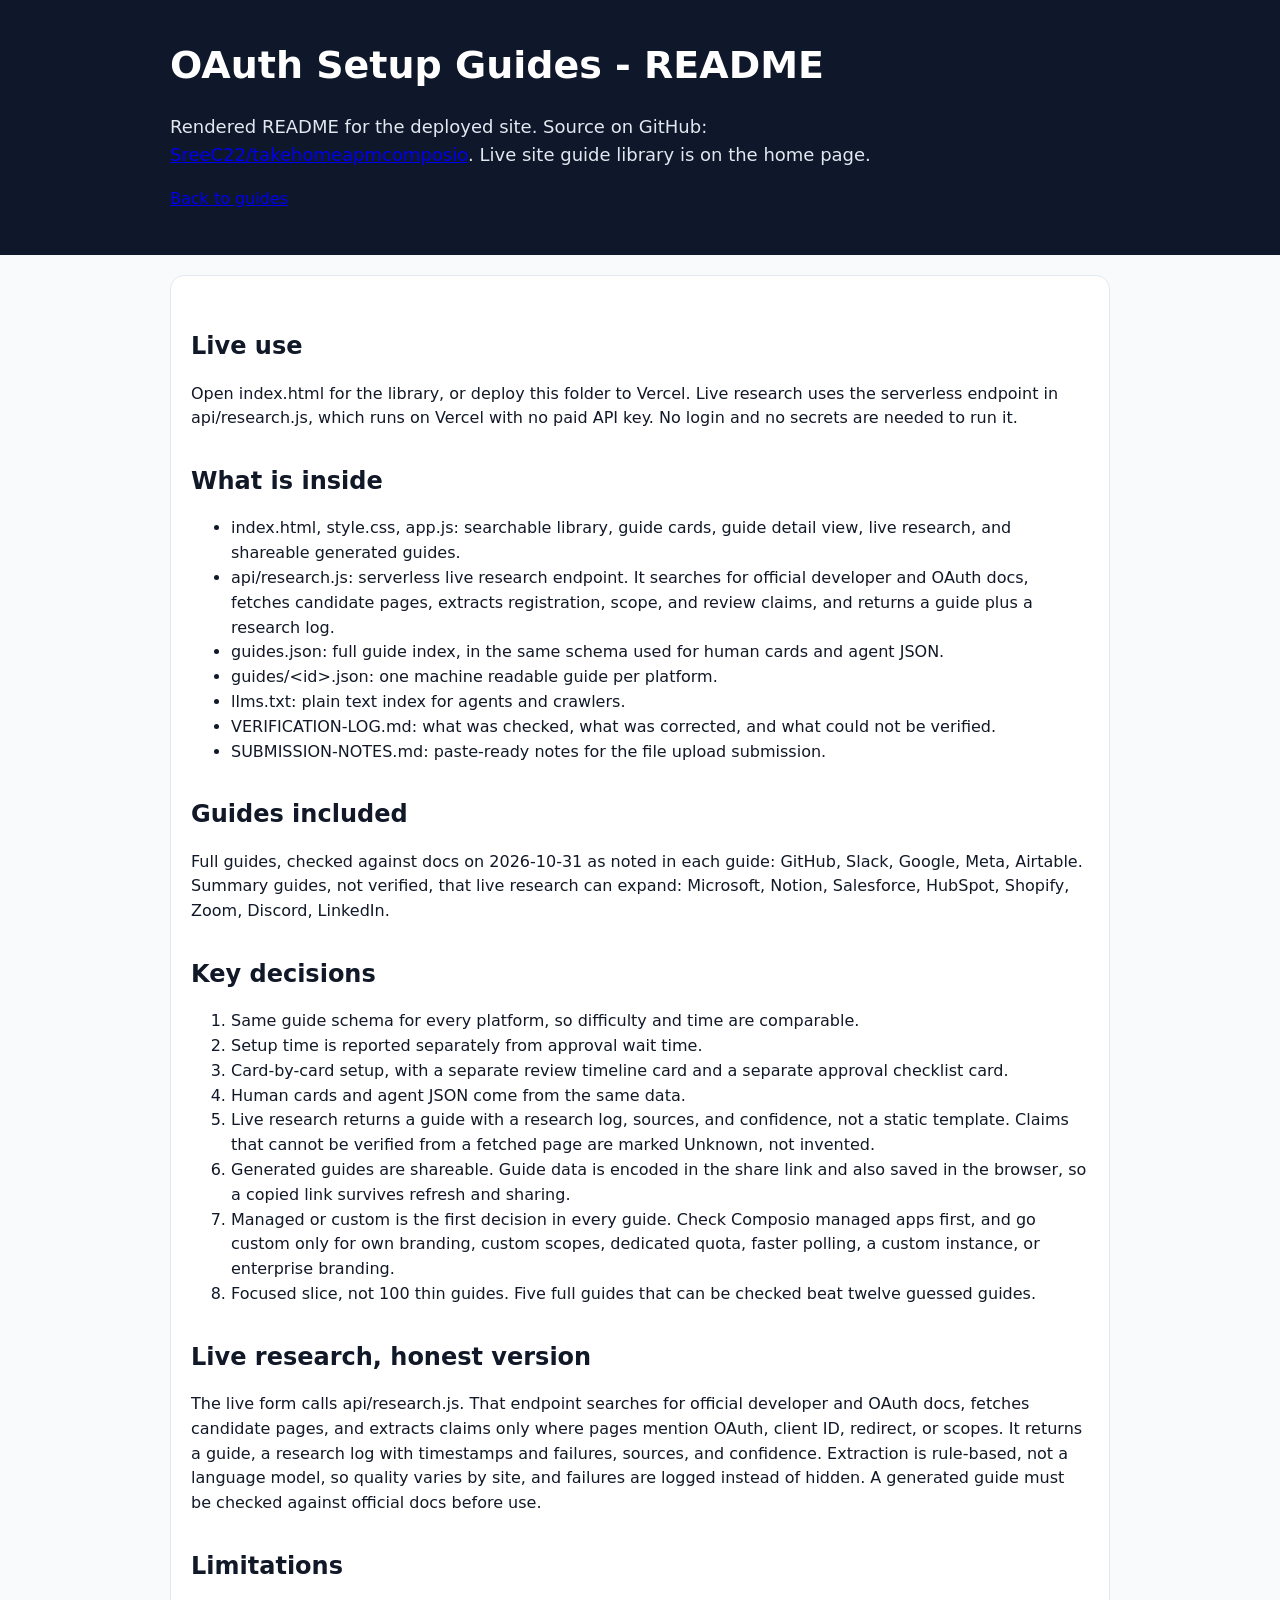
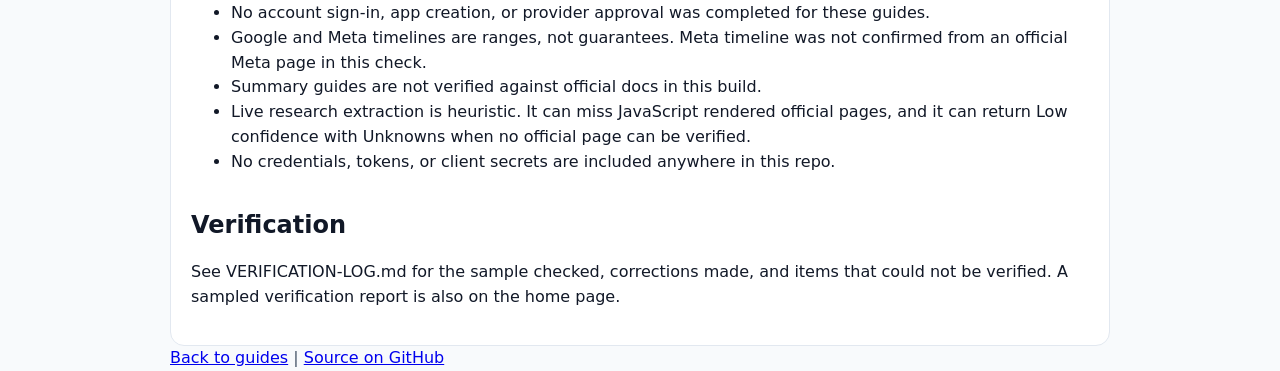
==== readme.html @ 368f1d5a "Fix live research, shareable guides, XSS, README handoff, verification report, and add Airtable" ====
<!doctype html>
<html lang="en">
<head>
<meta charset="utf-8">
<meta name="viewport" content="width=device-width, initial-scale=1">
<title>README - OAuth Setup Guides</title>
<link rel="stylesheet" href="style.css">
</head>
<body>
<header class="top"><div class="wrap"><h1>OAuth Setup Guides - README</h1><p class="sub">Rendered README for the deployed site. Source on GitHub: <a href="https://github.com/SreeC22/takehomeapmcomposio">SreeC22/takehomeapmcomposio</a>. Live site guide library is on the home page.</p><p><a href="index.html">Back to guides</a></p></div></header>
<main class="wrap">
<section class="about">
<h2>Live use</h2>
<p>Open index.html for the library, or deploy this folder to Vercel. Live research uses the serverless endpoint in api/research.js, which runs on Vercel with no paid API key. No login and no secrets are needed to run it.</p>
<h2>What is inside</h2>
<ul>
<li>index.html, style.css, app.js: searchable library, guide cards, guide detail view, live research, and shareable generated guides.</li>
<li>api/research.js: serverless live research endpoint. It searches for official developer and OAuth docs, fetches candidate pages, extracts registration, scope, and review claims, and returns a guide plus a research log.</li>
<li>guides.json: full guide index, in the same schema used for human cards and agent JSON.</li>
<li>guides/&lt;id&gt;.json: one machine readable guide per platform.</li>
<li>llms.txt: plain text index for agents and crawlers.</li>
<li>VERIFICATION-LOG.md: what was checked, what was corrected, and what could not be verified.</li>
<li>SUBMISSION-NOTES.md: paste-ready notes for the file upload submission.</li>
</ul>
<h2>Guides included</h2>
<p>Full guides, checked against docs on 2026-10-31 as noted in each guide: GitHub, Slack, Google, Meta, Airtable. Summary guides, not verified, that live research can expand: Microsoft, Notion, Salesforce, HubSpot, Shopify, Zoom, Discord, LinkedIn.</p>
<h2>Key decisions</h2>
<ol>
<li>Same guide schema for every platform, so difficulty and time are comparable.</li>
<li>Setup time is reported separately from approval wait time.</li>
<li>Card-by-card setup, with a separate review timeline card and a separate approval checklist card.</li>
<li>Human cards and agent JSON come from the same data.</li>
<li>Live research returns a guide with a research log, sources, and confidence, not a static template. Claims that cannot be verified from a fetched page are marked Unknown, not invented.</li>
<li>Generated guides are shareable. Guide data is encoded in the share link and also saved in the browser, so a copied link survives refresh and sharing.</li>
<li>Managed or custom is the first decision in every guide. Check Composio managed apps first, and go custom only for own branding, custom scopes, dedicated quota, faster polling, a custom instance, or enterprise branding.</li>
<li>Focused slice, not 100 thin guides. Five full guides that can be checked beat twelve guessed guides.</li>
</ol>
<h2>Live research, honest version</h2>
<p>The live form calls api/research.js. That endpoint searches for official developer and OAuth docs, fetches candidate pages, and extracts claims only where pages mention OAuth, client ID, redirect, or scopes. It returns a guide, a research log with timestamps and failures, sources, and confidence. Extraction is rule-based, not a language model, so quality varies by site, and failures are logged instead of hidden. A generated guide must be checked against official docs before use.</p>
<h2>Limitations</h2>
<ul>
<li>No account sign-in, app creation, or provider approval was completed for these guides.</li>
<li>Google and Meta timelines are ranges, not guarantees. Meta timeline was not confirmed from an official Meta page in this check.</li>
<li>Summary guides are not verified against official docs in this build.</li>
<li>Live research extraction is heuristic. It can miss JavaScript rendered official pages, and it can return Low confidence with Unknowns when no official page can be verified.</li>
<li>No credentials, tokens, or client secrets are included anywhere in this repo.</li>
</ul>
<h2>Verification</h2>
<p>See VERIFICATION-LOG.md for the sample checked, corrections made, and items that could not be verified. A sampled verification report is also on the home page.</p>
</section>
</main>
<footer class="wrap small"><a href="index.html">Back to guides</a> | <a href="https://github.com/SreeC22/takehomeapmcomposio">Source on GitHub</a></footer>
</body>
</html>
---- style.css ----
*{box-sizing:border-box}body{margin:0;font-family:system-ui,-apple-system,Segoe UI,Roboto,Arial,sans-serif;color:#111827;background:#f8fafc;line-height:1.55}.wrap{max-width:980px;margin:0 auto;padding:0 20px}.top{background:#0f172a;color:#fff;padding:36px 0 28px}.top h1{margin:0 0 10px;font-size:38px}.top .sub{font-size:18px;color:#e2e8f0;max-width:820px}.top .note{color:#cbd5e1}h2{font-size:24px;margin:32px 0 12px}label{display:block;font-weight:700;margin:10px 0 6px}input,select{width:100%;padding:12px;border:1px solid #cbd5e1;border-radius:10px;font-size:16px;background:#fff}button{background:#0f172a;color:#fff;border:0;border-radius:10px;padding:12px 18px;font-size:16px;cursor:pointer}button:hover{background:#1e293b}.search-card,.live-card,.agent-card,.about{background:#fff;border:1px solid #e2e8f0;border-radius:14px;padding:20px;margin-top:20px}.search-row{display:grid;grid-template-columns:2fr 1fr 1fr;gap:12px}.hint,.small{color:#475569}.grid{display:grid;grid-template-columns:repeat(auto-fill,minmax(260px,1fr));gap:14px}.card{background:#fff;border:1px solid #e2e8f0;border-radius:14px;padding:18px;cursor:pointer;text-align:left}.card:hover{border-color:#0f172a}.card h3{margin:0 0 6px}.badge{display:inline-block;background:#e0f2fe;border-radius:999px;padding:2px 10px;font-size:13px;font-weight:700;margin-right:6px}.badge.full{background:#dcfce7}.badge.summary{background:#fef9c3}.badge.draft{background:#fee2e2}.meta{color:#475569;font-size:14px}.detail{background:#fff;border:1px solid #e2e8f0;border-radius:14px;padding:22px;margin-top:24px}.step,.timeline-item,.blocker{border:1px solid #e2e8f0;border-radius:12px;padding:14px;margin:10px 0}.step h3,.timeline-item h3{margin:0 0 6px}.checklist label{font-weight:400;display:flex;gap:10px;align-items:flex-start}.checklist input{width:auto;margin-top:4px}.hidden{display:none}code{background:#f1f5f9;padding:2px 6px;border-radius:6px}footer{padding:24px 0 40px;color:#64748b}@media(max-width:700px){.search-row{grid-template-columns:1fr}.top h1{font-size:30px}}
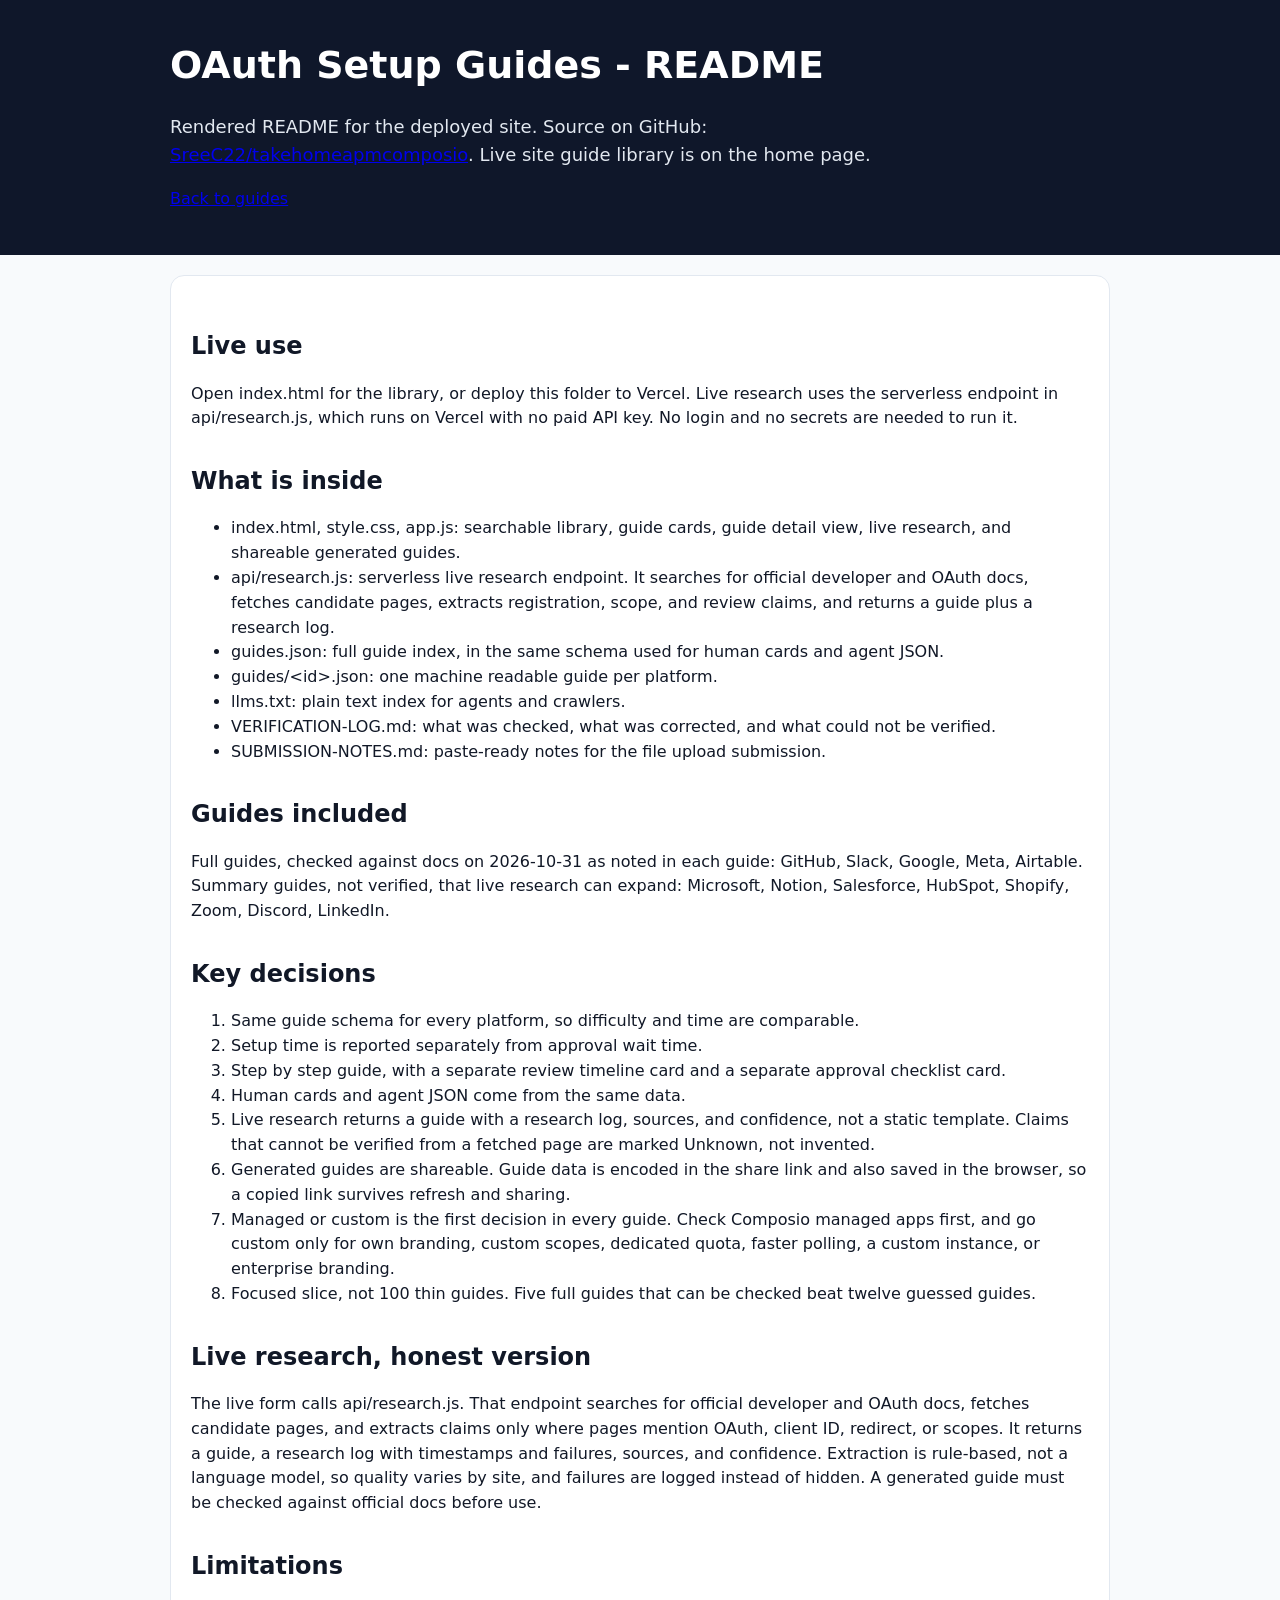
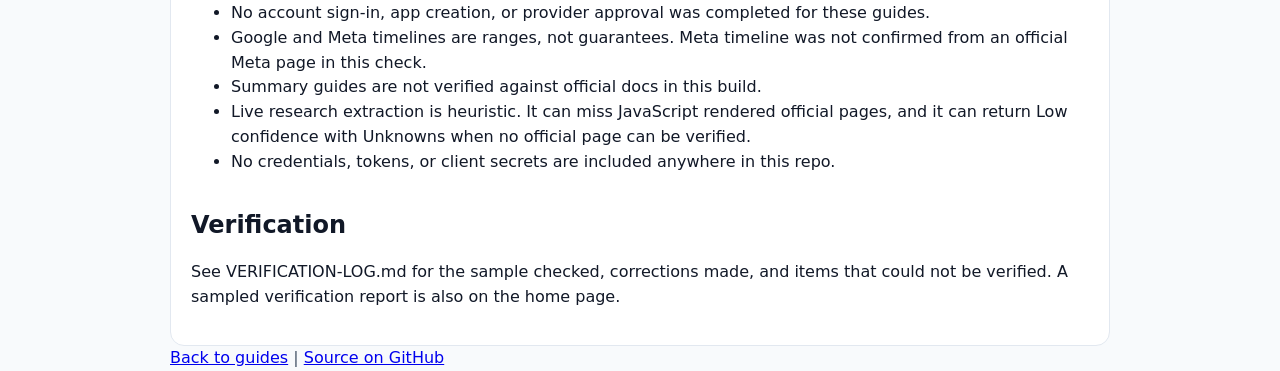
==== commit a31ad80e: "Replace card-by-card wording with step by step guide" ====
--- a/readme.html
+++ b/readme.html
@@ -28,7 +28,7 @@
 <ol>
 <li>Same guide schema for every platform, so difficulty and time are comparable.</li>
 <li>Setup time is reported separately from approval wait time.</li>
-<li>Card-by-card setup, with a separate review timeline card and a separate approval checklist card.</li>
+<li>Step by step guide, with a separate review timeline card and a separate approval checklist card.</li>
 <li>Human cards and agent JSON come from the same data.</li>
 <li>Live research returns a guide with a research log, sources, and confidence, not a static template. Claims that cannot be verified from a fetched page are marked Unknown, not invented.</li>
 <li>Generated guides are shareable. Guide data is encoded in the share link and also saved in the browser, so a copied link survives refresh and sharing.</li>
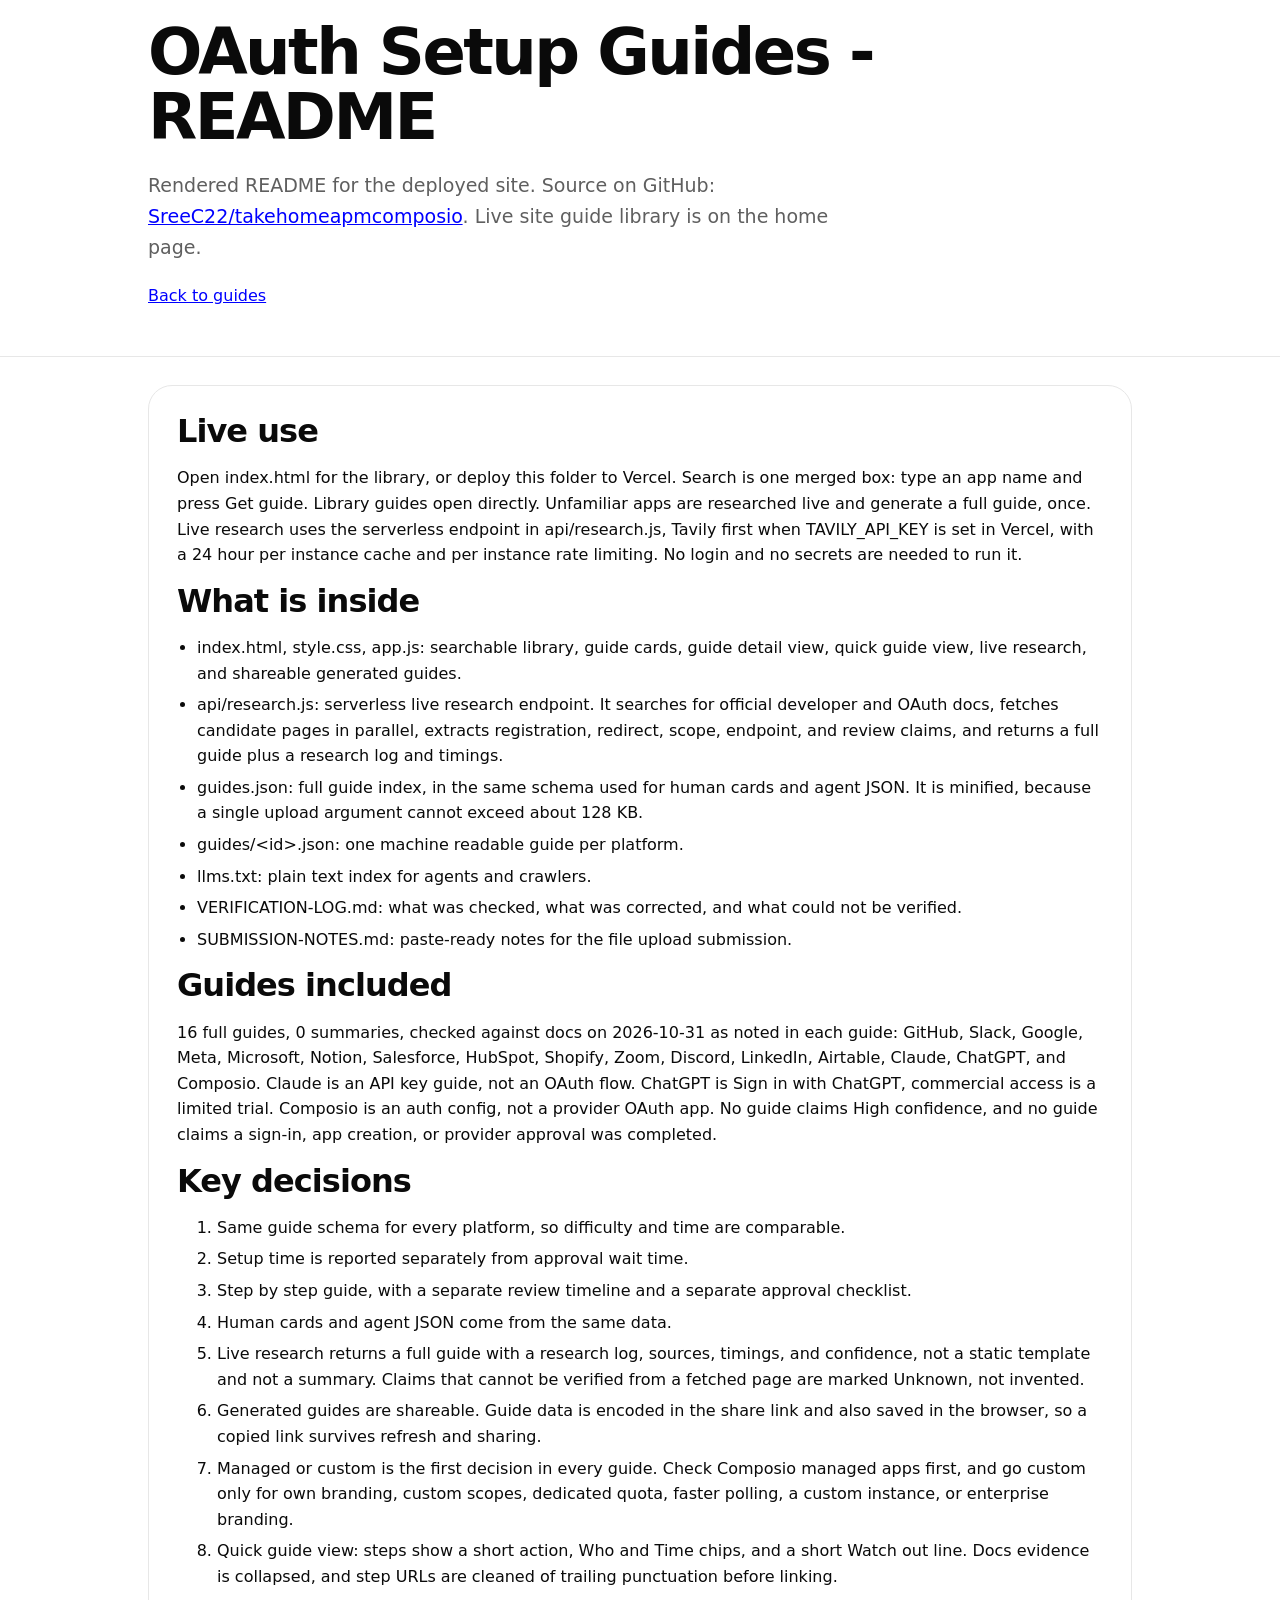
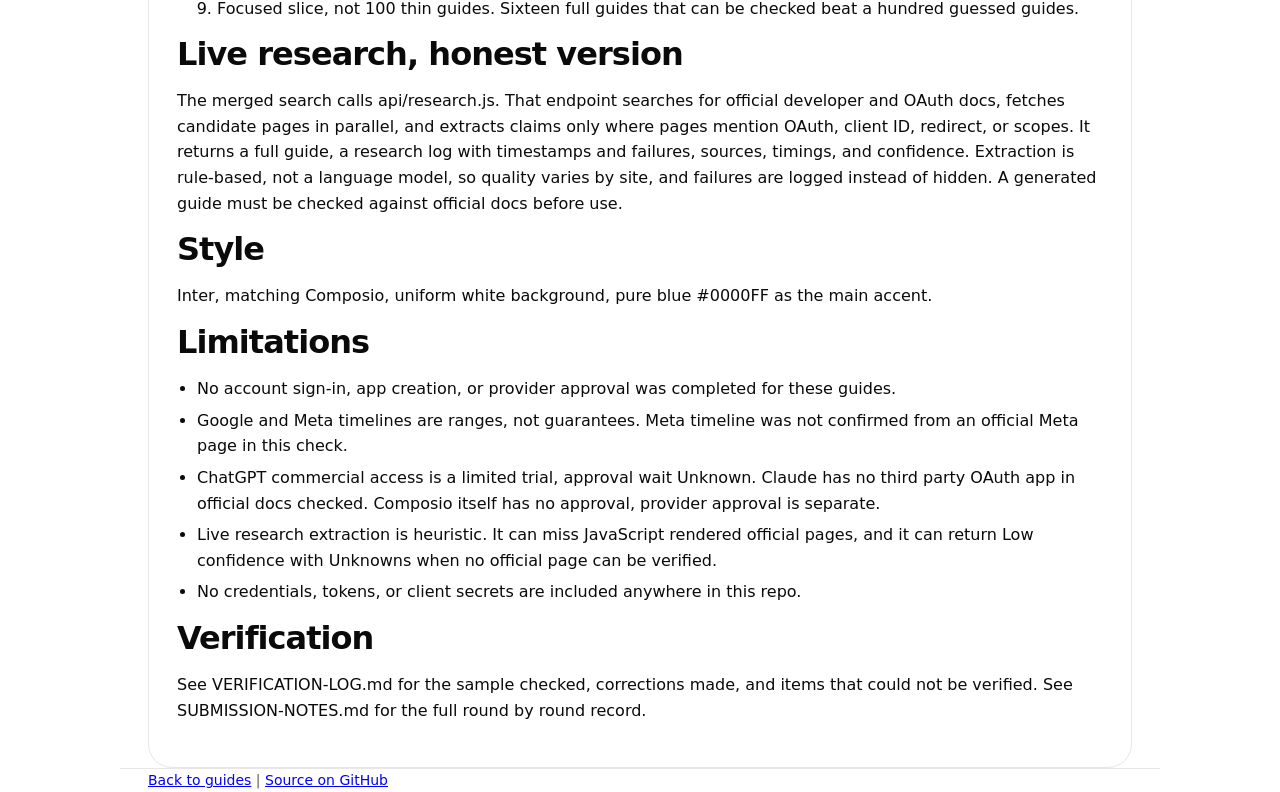
==== commit d30351e1: "Update README and readme.html to 16 full guides, live full generation, Tavily, style" ====
--- a/readme.html
+++ b/readme.html
@@ -11,42 +11,45 @@
 <main class="wrap">
 <section class="about">
 <h2>Live use</h2>
-<p>Open index.html for the library, or deploy this folder to Vercel. Live research uses the serverless endpoint in api/research.js, which runs on Vercel with no paid API key. No login and no secrets are needed to run it.</p>
+<p>Open index.html for the library, or deploy this folder to Vercel. Search is one merged box: type an app name and press Get guide. Library guides open directly. Unfamiliar apps are researched live and generate a full guide, once. Live research uses the serverless endpoint in api/research.js, Tavily first when TAVILY_API_KEY is set in Vercel, with a 24 hour per instance cache and per instance rate limiting. No login and no secrets are needed to run it.</p>
 <h2>What is inside</h2>
 <ul>
-<li>index.html, style.css, app.js: searchable library, guide cards, guide detail view, live research, and shareable generated guides.</li>
-<li>api/research.js: serverless live research endpoint. It searches for official developer and OAuth docs, fetches candidate pages, extracts registration, scope, and review claims, and returns a guide plus a research log.</li>
-<li>guides.json: full guide index, in the same schema used for human cards and agent JSON.</li>
+<li>index.html, style.css, app.js: searchable library, guide cards, guide detail view, quick guide view, live research, and shareable generated guides.</li>
+<li>api/research.js: serverless live research endpoint. It searches for official developer and OAuth docs, fetches candidate pages in parallel, extracts registration, redirect, scope, endpoint, and review claims, and returns a full guide plus a research log and timings.</li>
+<li>guides.json: full guide index, in the same schema used for human cards and agent JSON. It is minified, because a single upload argument cannot exceed about 128 KB.</li>
 <li>guides/&lt;id&gt;.json: one machine readable guide per platform.</li>
 <li>llms.txt: plain text index for agents and crawlers.</li>
 <li>VERIFICATION-LOG.md: what was checked, what was corrected, and what could not be verified.</li>
 <li>SUBMISSION-NOTES.md: paste-ready notes for the file upload submission.</li>
 </ul>
 <h2>Guides included</h2>
-<p>Full guides, checked against docs on 2026-10-31 as noted in each guide: GitHub, Slack, Google, Meta, Airtable. Summary guides, not verified, that live research can expand: Microsoft, Notion, Salesforce, HubSpot, Shopify, Zoom, Discord, LinkedIn.</p>
+<p>16 full guides, 0 summaries, checked against docs on 2026-10-31 as noted in each guide: GitHub, Slack, Google, Meta, Microsoft, Notion, Salesforce, HubSpot, Shopify, Zoom, Discord, LinkedIn, Airtable, Claude, ChatGPT, and Composio. Claude is an API key guide, not an OAuth flow. ChatGPT is Sign in with ChatGPT, commercial access is a limited trial. Composio is an auth config, not a provider OAuth app. No guide claims High confidence, and no guide claims a sign-in, app creation, or provider approval was completed.</p>
 <h2>Key decisions</h2>
 <ol>
 <li>Same guide schema for every platform, so difficulty and time are comparable.</li>
 <li>Setup time is reported separately from approval wait time.</li>
-<li>Step by step guide, with a separate review timeline card and a separate approval checklist card.</li>
+<li>Step by step guide, with a separate review timeline and a separate approval checklist.</li>
 <li>Human cards and agent JSON come from the same data.</li>
-<li>Live research returns a guide with a research log, sources, and confidence, not a static template. Claims that cannot be verified from a fetched page are marked Unknown, not invented.</li>
+<li>Live research returns a full guide with a research log, sources, timings, and confidence, not a static template and not a summary. Claims that cannot be verified from a fetched page are marked Unknown, not invented.</li>
 <li>Generated guides are shareable. Guide data is encoded in the share link and also saved in the browser, so a copied link survives refresh and sharing.</li>
 <li>Managed or custom is the first decision in every guide. Check Composio managed apps first, and go custom only for own branding, custom scopes, dedicated quota, faster polling, a custom instance, or enterprise branding.</li>
-<li>Focused slice, not 100 thin guides. Five full guides that can be checked beat twelve guessed guides.</li>
+<li>Quick guide view: steps show a short action, Who and Time chips, and a short Watch out line. Docs evidence is collapsed, and step URLs are cleaned of trailing punctuation before linking.</li>
+<li>Focused slice, not 100 thin guides. Sixteen full guides that can be checked beat a hundred guessed guides.</li>
 </ol>
 <h2>Live research, honest version</h2>
-<p>The live form calls api/research.js. That endpoint searches for official developer and OAuth docs, fetches candidate pages, and extracts claims only where pages mention OAuth, client ID, redirect, or scopes. It returns a guide, a research log with timestamps and failures, sources, and confidence. Extraction is rule-based, not a language model, so quality varies by site, and failures are logged instead of hidden. A generated guide must be checked against official docs before use.</p>
+<p>The merged search calls api/research.js. That endpoint searches for official developer and OAuth docs, fetches candidate pages in parallel, and extracts claims only where pages mention OAuth, client ID, redirect, or scopes. It returns a full guide, a research log with timestamps and failures, sources, timings, and confidence. Extraction is rule-based, not a language model, so quality varies by site, and failures are logged instead of hidden. A generated guide must be checked against official docs before use.</p>
+<h2>Style</h2>
+<p>Inter, matching Composio, uniform white background, pure blue #0000FF as the main accent.</p>
 <h2>Limitations</h2>
 <ul>
 <li>No account sign-in, app creation, or provider approval was completed for these guides.</li>
 <li>Google and Meta timelines are ranges, not guarantees. Meta timeline was not confirmed from an official Meta page in this check.</li>
-<li>Summary guides are not verified against official docs in this build.</li>
+<li>ChatGPT commercial access is a limited trial, approval wait Unknown. Claude has no third party OAuth app in official docs checked. Composio itself has no approval, provider approval is separate.</li>
 <li>Live research extraction is heuristic. It can miss JavaScript rendered official pages, and it can return Low confidence with Unknowns when no official page can be verified.</li>
 <li>No credentials, tokens, or client secrets are included anywhere in this repo.</li>
 </ul>
 <h2>Verification</h2>
-<p>See VERIFICATION-LOG.md for the sample checked, corrections made, and items that could not be verified. A sampled verification report is also on the home page.</p>
+<p>See VERIFICATION-LOG.md for the sample checked, corrections made, and items that could not be verified. See SUBMISSION-NOTES.md for the full round by round record.</p>
 </section>
 </main>
 <footer class="wrap small"><a href="index.html">Back to guides</a> | <a href="https://github.com/SreeC22/takehomeapmcomposio">Source on GitHub</a></footer>
--- a/style.css
+++ b/style.css
@@ -1 +1,68 @@
-*{box-sizing:border-box}body{margin:0;font-family:system-ui,-apple-system,Segoe UI,Roboto,Arial,sans-serif;color:#111827;background:#f8fafc;line-height:1.55}.wrap{max-width:980px;margin:0 auto;padding:0 20px}.top{background:#0f172a;color:#fff;padding:36px 0 28px}.top h1{margin:0 0 10px;font-size:38px}.top .sub{font-size:18px;color:#e2e8f0;max-width:820px}.top .note{color:#cbd5e1}h2{font-size:24px;margin:32px 0 12px}label{display:block;font-weight:700;margin:10px 0 6px}input,select{width:100%;padding:12px;border:1px solid #cbd5e1;border-radius:10px;font-size:16px;background:#fff}button{background:#0f172a;color:#fff;border:0;border-radius:10px;padding:12px 18px;font-size:16px;cursor:pointer}button:hover{background:#1e293b}.search-card,.live-card,.agent-card,.about{background:#fff;border:1px solid #e2e8f0;border-radius:14px;padding:20px;margin-top:20px}.search-row{display:grid;grid-template-columns:2fr 1fr 1fr;gap:12px}.hint,.small{color:#475569}.grid{display:grid;grid-template-columns:repeat(auto-fill,minmax(260px,1fr));gap:14px}.card{background:#fff;border:1px solid #e2e8f0;border-radius:14px;padding:18px;cursor:pointer;text-align:left}.card:hover{border-color:#0f172a}.card h3{margin:0 0 6px}.badge{display:inline-block;background:#e0f2fe;border-radius:999px;padding:2px 10px;font-size:13px;font-weight:700;margin-right:6px}.badge.full{background:#dcfce7}.badge.summary{background:#fef9c3}.badge.draft{background:#fee2e2}.meta{color:#475569;font-size:14px}.detail{background:#fff;border:1px solid #e2e8f0;border-radius:14px;padding:22px;margin-top:24px}.step,.timeline-item,.blocker{border:1px solid #e2e8f0;border-radius:12px;padding:14px;margin:10px 0}.step h3,.timeline-item h3{margin:0 0 6px}.checklist label{font-weight:400;display:flex;gap:10px;align-items:flex-start}.checklist input{width:auto;margin-top:4px}.hidden{display:none}code{background:#f1f5f9;padding:2px 6px;border-radius:6px}footer{padding:24px 0 40px;color:#64748b}@media(max-width:700px){.search-row{grid-template-columns:1fr}.top h1{font-size:30px}}
+*{box-sizing:border-box}
+:root{--ink:#0a0a0a;--muted:#5f5f5f;--faint:#8a8a8a;--line:#e7e7e7;--pale:#f6f6f6;--blue:#0000ff;--white:#fff}
+body{margin:0;font-family:Inter,system-ui,-apple-system,Segoe UI,Roboto,Arial,sans-serif;color:var(--ink);background:var(--white);line-height:1.6;-webkit-font-smoothing:antialiased;text-rendering:optimizeLegibility}
+.wrap{max-width:1040px;margin:0 auto;padding:0 28px}
+.mono{font-family:ui-monospace,SFMono-Regular,Menlo,Monaco,Consolas,monospace;text-transform:uppercase;letter-spacing:.14em;font-size:11px}
+.top{background:var(--white);color:var(--ink);padding:0 0 32px;border-bottom:1px solid var(--line)}
+.topnav{display:flex;align-items:center;justify-content:space-between;gap:16px;padding:20px 0;border-bottom:1px solid var(--line)}
+.topnav .brand{font-weight:700;letter-spacing:-.02em;font-size:16px}
+.topnav a{color:var(--muted);text-decoration:none;font-size:13px}
+.topnav a:hover{color:var(--ink)}
+.topnav .links{display:flex;gap:20px;flex-wrap:wrap}
+.top .eyebrow{display:inline-block;color:var(--blue);background:#eef0ff;border:1px solid #c7ccff;border-radius:999px;padding:6px 12px;margin:48px 0 0}
+.blue-text{color:var(--blue)}
+.top h1{margin:20px 0 16px;font-size:64px;line-height:1.02;letter-spacing:-.04em;font-weight:800}
+.top h1 .blue{background:var(--blue);color:#fff;padding:0 12px 4px;white-space:nowrap;border-radius:4px}
+.top .sub{font-size:19px;color:var(--muted);max-width:720px;line-height:1.65}
+.top .note{color:var(--muted);font-size:15px}
+.top a{color:var(--blue)}
+.hero-actions{margin-top:28px;display:flex;gap:12px;flex-wrap:wrap}
+.hero-stats{display:flex;gap:12px;flex-wrap:wrap;margin-top:32px}
+.hero-stats div{background:var(--white);border:1px solid var(--line);border-radius:14px;padding:14px 18px;min-width:150px}
+.hero-stats strong{display:block;font-size:24px;letter-spacing:-.03em;line-height:1.1;color:var(--blue)}
+.hero-stats span{color:var(--muted);font-size:13px}
+h2{font-size:32px;line-height:1.1;letter-spacing:-.03em;margin:48px 0 12px;font-weight:800}
+h2::after{content:"";display:block;width:36px;height:4px;background:var(--blue);border-radius:2px;margin-top:12px}
+.detail h2::after,.agent-card h2::after,.about h2::after{display:none}
+h3{font-size:20px;margin:24px 0 8px;letter-spacing:-.01em}
+label{display:block;font-weight:600;margin:12px 0 6px}
+input,select{width:100%;padding:14px 16px;border:1px solid var(--line);border-radius:12px;font-size:16px;background:#fff;color:var(--ink);font-family:inherit}
+input:focus,select:focus{outline:2px solid var(--blue);outline-offset:2px;border-color:var(--blue)}
+button{background:var(--blue);color:#fff;border:1px solid var(--blue);border-radius:999px;padding:13px 22px;font-size:12px;font-family:ui-monospace,SFMono-Regular,Menlo,monospace;text-transform:uppercase;letter-spacing:.12em;cursor:pointer;transition:background .15s ease,border-color .15s ease,transform .15s ease}
+button:hover{background:var(--ink);border-color:var(--ink)}
+button:active{transform:translateY(1px)}
+button.secondary{background:#fff;color:var(--ink)}
+.search-card{background:var(--white);border:1px solid #d6d9ff;border-radius:24px;padding:28px;margin-top:28px;position:relative;box-shadow:0 12px 40px rgba(0,0,255,.08)}
+.agent-card,.about{border:1px solid var(--line);border-radius:24px;padding:28px;margin-top:28px;background:var(--white)}
+.agent-card h2,.about h2{margin-top:0}
+.search-row{display:grid;grid-template-columns:1fr auto;gap:12px}
+.hint,.small{color:var(--muted);font-size:14px}
+.grid{display:grid;grid-template-columns:repeat(auto-fill,minmax(280px,1fr));gap:18px}
+.card{background:#fff;border:1px solid var(--line);border-radius:20px;padding:22px;cursor:pointer;text-align:left;transition:border-color .15s ease,box-shadow .15s ease,transform .15s ease}
+.card:hover{border-color:var(--blue);box-shadow:0 10px 30px rgba(0,0,255,.10);transform:translateY(-2px)}
+.card h3{margin:0 0 10px;font-size:19px}
+.card .card-cta{color:var(--blue);font-weight:600;font-size:14px;margin:14px 0 0}
+.badge{display:inline-block;border:1px solid var(--line);border-radius:999px;padding:3px 10px;font-size:11px;font-family:ui-monospace,SFMono-Regular,Menlo,monospace;text-transform:uppercase;letter-spacing:.08em;margin-right:6px;background:var(--pale)}
+.badge.draft,.badge.generated{background:#eef0ff;border-color:#d6d9ff;color:#0000aa}
+.badge.category{background:#eef0ff;border-color:#c7ccff;color:#0000aa}
+.meta{color:var(--muted);font-size:14px}
+.detail{background:#fff;border:1px solid var(--line);border-radius:24px;padding:32px;margin-top:36px;box-shadow:0 12px 40px rgba(0,0,0,.06)}
+.detail h2{margin-top:0}
+.step{border-top:1px solid var(--line);padding:18px 0;margin:8px 0}
+.steps{list-style:none;padding:0;margin:0;display:grid;gap:14px}
+.step-card{display:flex;gap:14px;border:1px solid var(--line);border-radius:16px;padding:16px;background:#fff}
+.step-num{flex:0 0 32px;height:32px;border-radius:50%;background:var(--blue);color:#fff;display:flex;align-items:center;justify-content:center;font-weight:700;font-size:15px}
+.step-body{min-width:0}
+.step-body p{margin:8px 0}
+.step-body details{margin-top:10px}
+.step-body summary{cursor:pointer;color:var(--blue);font-size:14px;font-weight:600}
+.step h3{margin:0 0 6px}
+.checklist label{font-weight:400;display:flex;gap:10px;align-items:flex-start}
+.checklist input{width:auto;margin-top:4px}
+.hidden{display:none}
+code{background:var(--pale);padding:2px 6px;border-radius:6px;font-family:ui-monospace,SFMono-Regular,Menlo,monospace;font-size:14px}
+footer{padding:32px 0 48px;color:var(--muted);border-top:1px solid var(--line);margin-top:48px}
+a{color:var(--blue)}
+ul{padding-left:20px}
+li{margin:6px 0}
+@media(max-width:700px){.search-row{grid-template-columns:1fr}.top h1{font-size:40px}.top h1 .blue{white-space:normal}.wrap{padding:0 20px}.detail,.search-card{padding:22px}.topnav .links{display:none}}
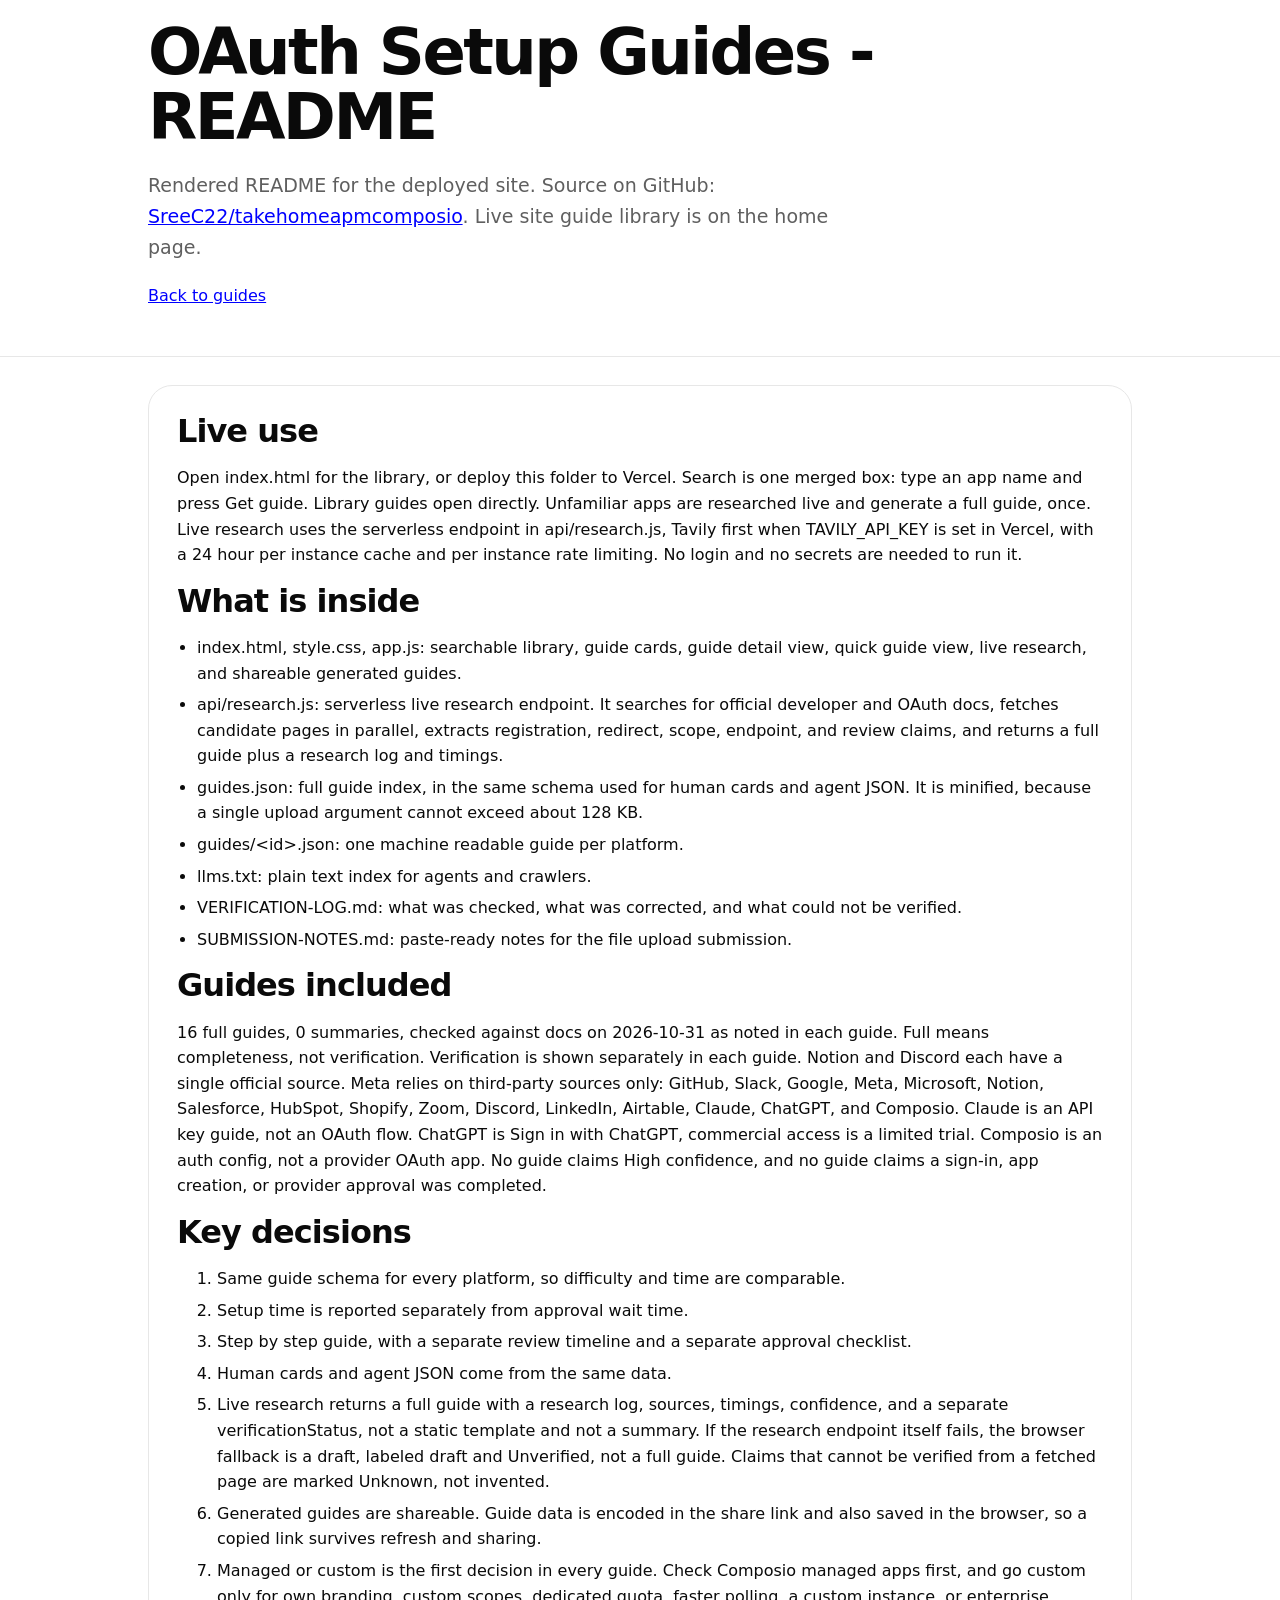
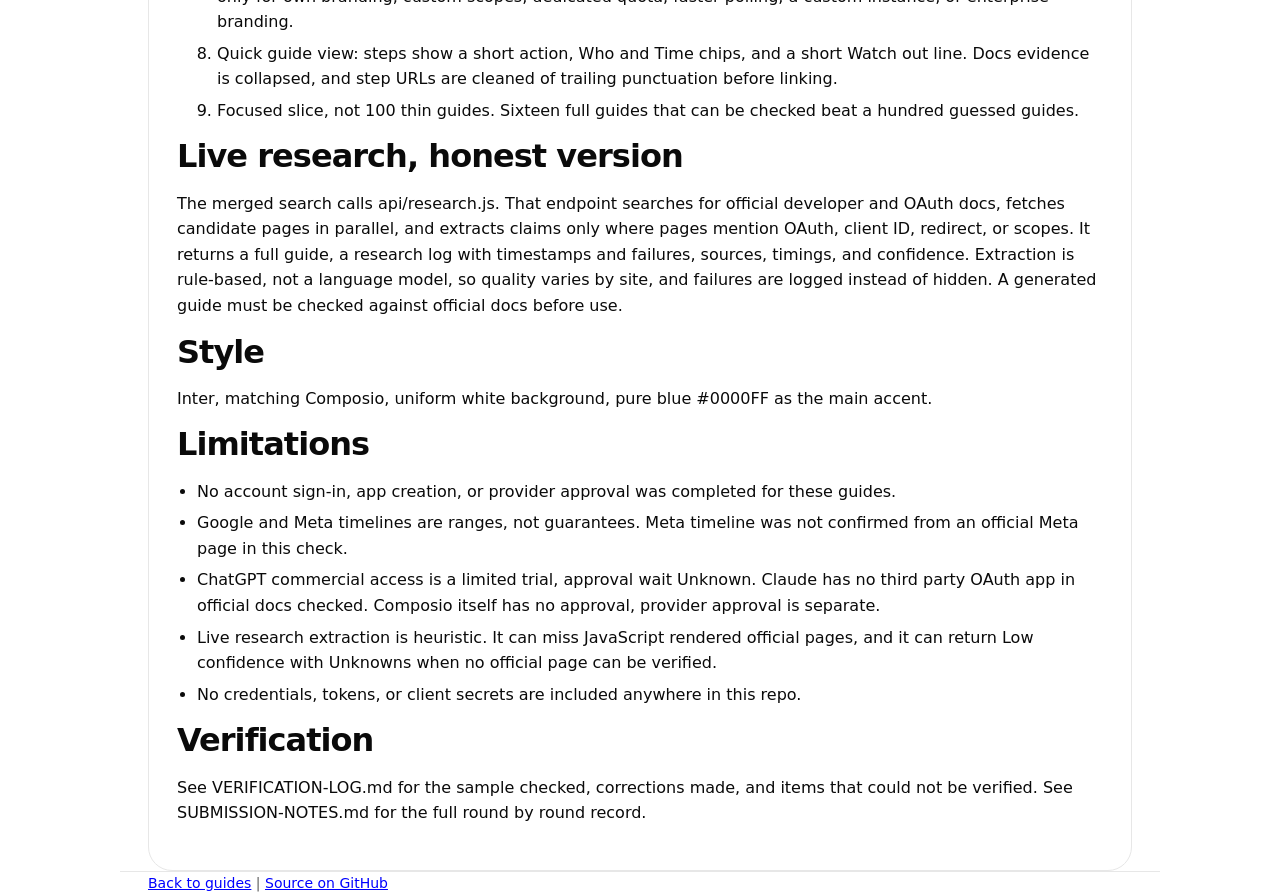
==== commit 700df3cf: "Separate verificationStatus from full, fallback to draft, update README and notes" ====
--- a/readme.html
+++ b/readme.html
@@ -23,14 +23,14 @@
 <li>SUBMISSION-NOTES.md: paste-ready notes for the file upload submission.</li>
 </ul>
 <h2>Guides included</h2>
-<p>16 full guides, 0 summaries, checked against docs on 2026-10-31 as noted in each guide: GitHub, Slack, Google, Meta, Microsoft, Notion, Salesforce, HubSpot, Shopify, Zoom, Discord, LinkedIn, Airtable, Claude, ChatGPT, and Composio. Claude is an API key guide, not an OAuth flow. ChatGPT is Sign in with ChatGPT, commercial access is a limited trial. Composio is an auth config, not a provider OAuth app. No guide claims High confidence, and no guide claims a sign-in, app creation, or provider approval was completed.</p>
+<p>16 full guides, 0 summaries, checked against docs on 2026-10-31 as noted in each guide. Full means completeness, not verification. Verification is shown separately in each guide. Notion and Discord each have a single official source. Meta relies on third-party sources only: GitHub, Slack, Google, Meta, Microsoft, Notion, Salesforce, HubSpot, Shopify, Zoom, Discord, LinkedIn, Airtable, Claude, ChatGPT, and Composio. Claude is an API key guide, not an OAuth flow. ChatGPT is Sign in with ChatGPT, commercial access is a limited trial. Composio is an auth config, not a provider OAuth app. No guide claims High confidence, and no guide claims a sign-in, app creation, or provider approval was completed.</p>
 <h2>Key decisions</h2>
 <ol>
 <li>Same guide schema for every platform, so difficulty and time are comparable.</li>
 <li>Setup time is reported separately from approval wait time.</li>
 <li>Step by step guide, with a separate review timeline and a separate approval checklist.</li>
 <li>Human cards and agent JSON come from the same data.</li>
-<li>Live research returns a full guide with a research log, sources, timings, and confidence, not a static template and not a summary. Claims that cannot be verified from a fetched page are marked Unknown, not invented.</li>
+<li>Live research returns a full guide with a research log, sources, timings, confidence, and a separate verificationStatus, not a static template and not a summary. If the research endpoint itself fails, the browser fallback is a draft, labeled draft and Unverified, not a full guide. Claims that cannot be verified from a fetched page are marked Unknown, not invented.</li>
 <li>Generated guides are shareable. Guide data is encoded in the share link and also saved in the browser, so a copied link survives refresh and sharing.</li>
 <li>Managed or custom is the first decision in every guide. Check Composio managed apps first, and go custom only for own branding, custom scopes, dedicated quota, faster polling, a custom instance, or enterprise branding.</li>
 <li>Quick guide view: steps show a short action, Who and Time chips, and a short Watch out line. Docs evidence is collapsed, and step URLs are cleaned of trailing punctuation before linking.</li>
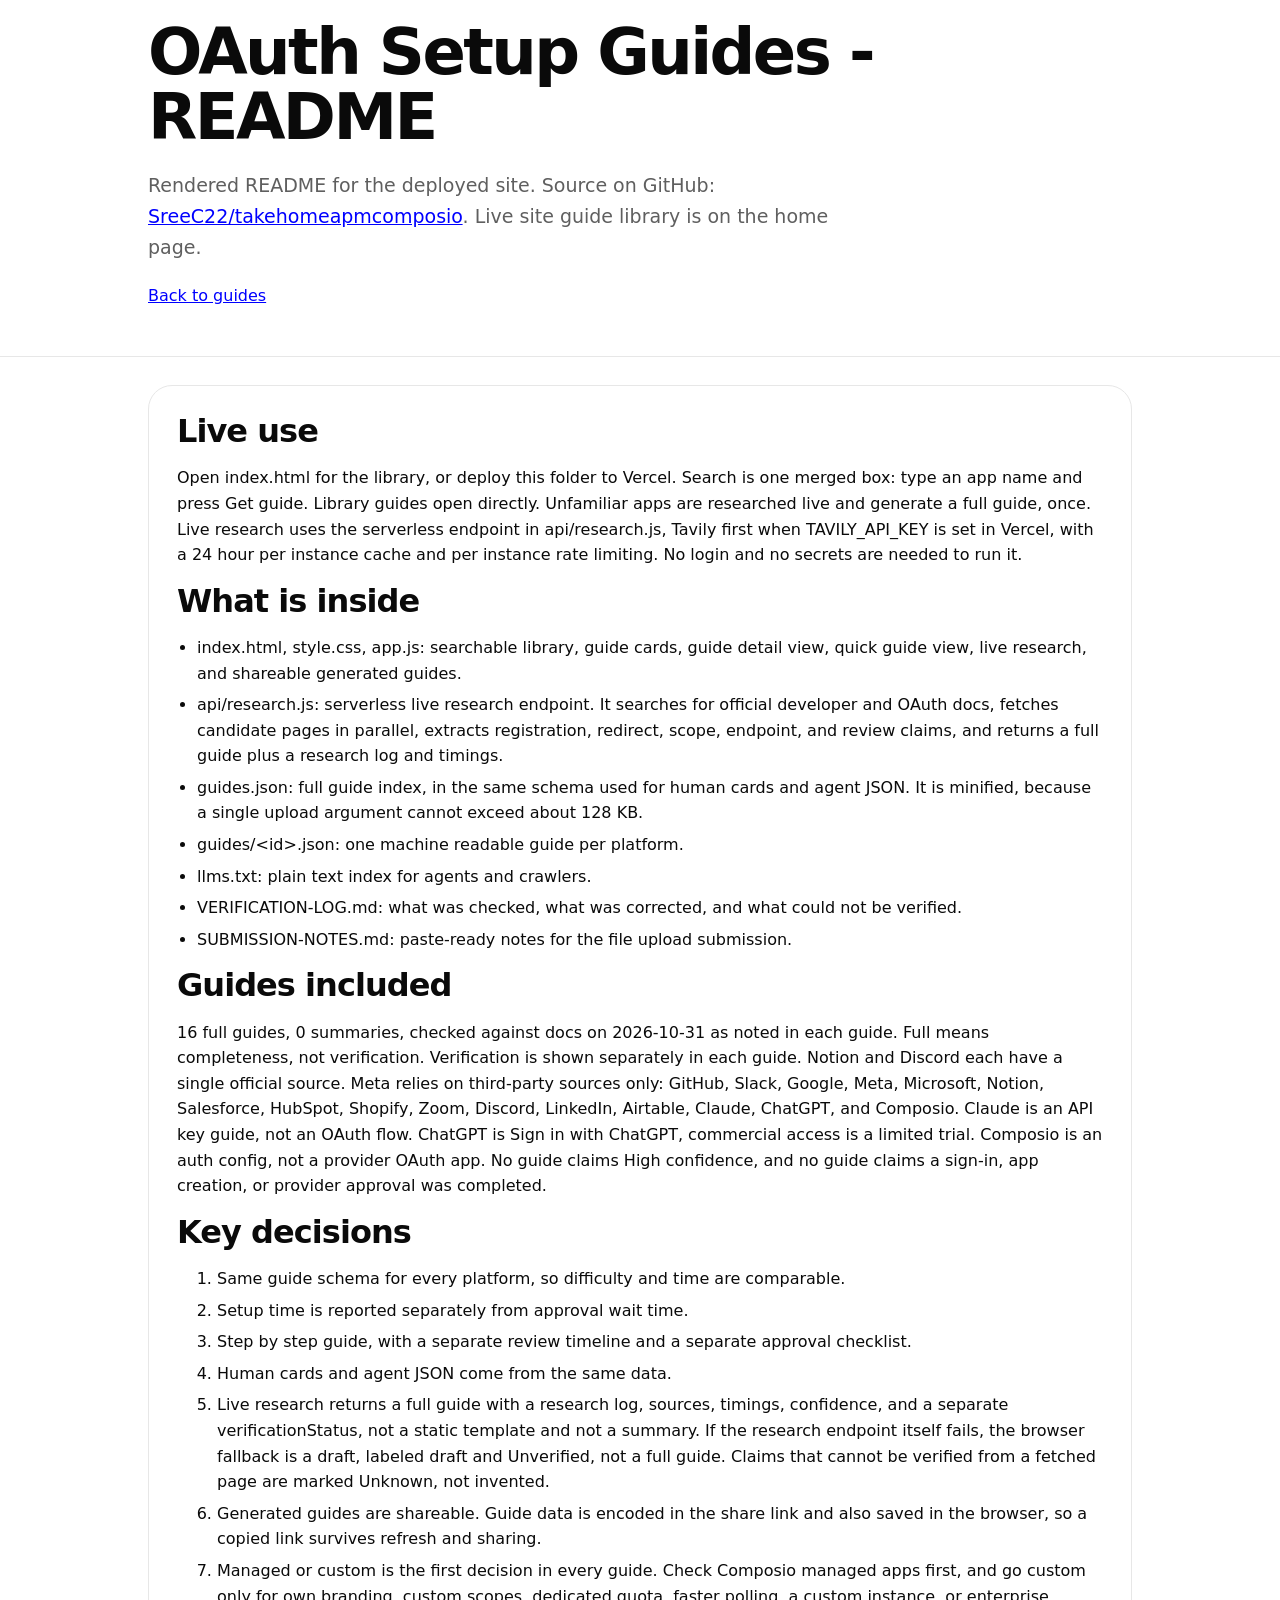
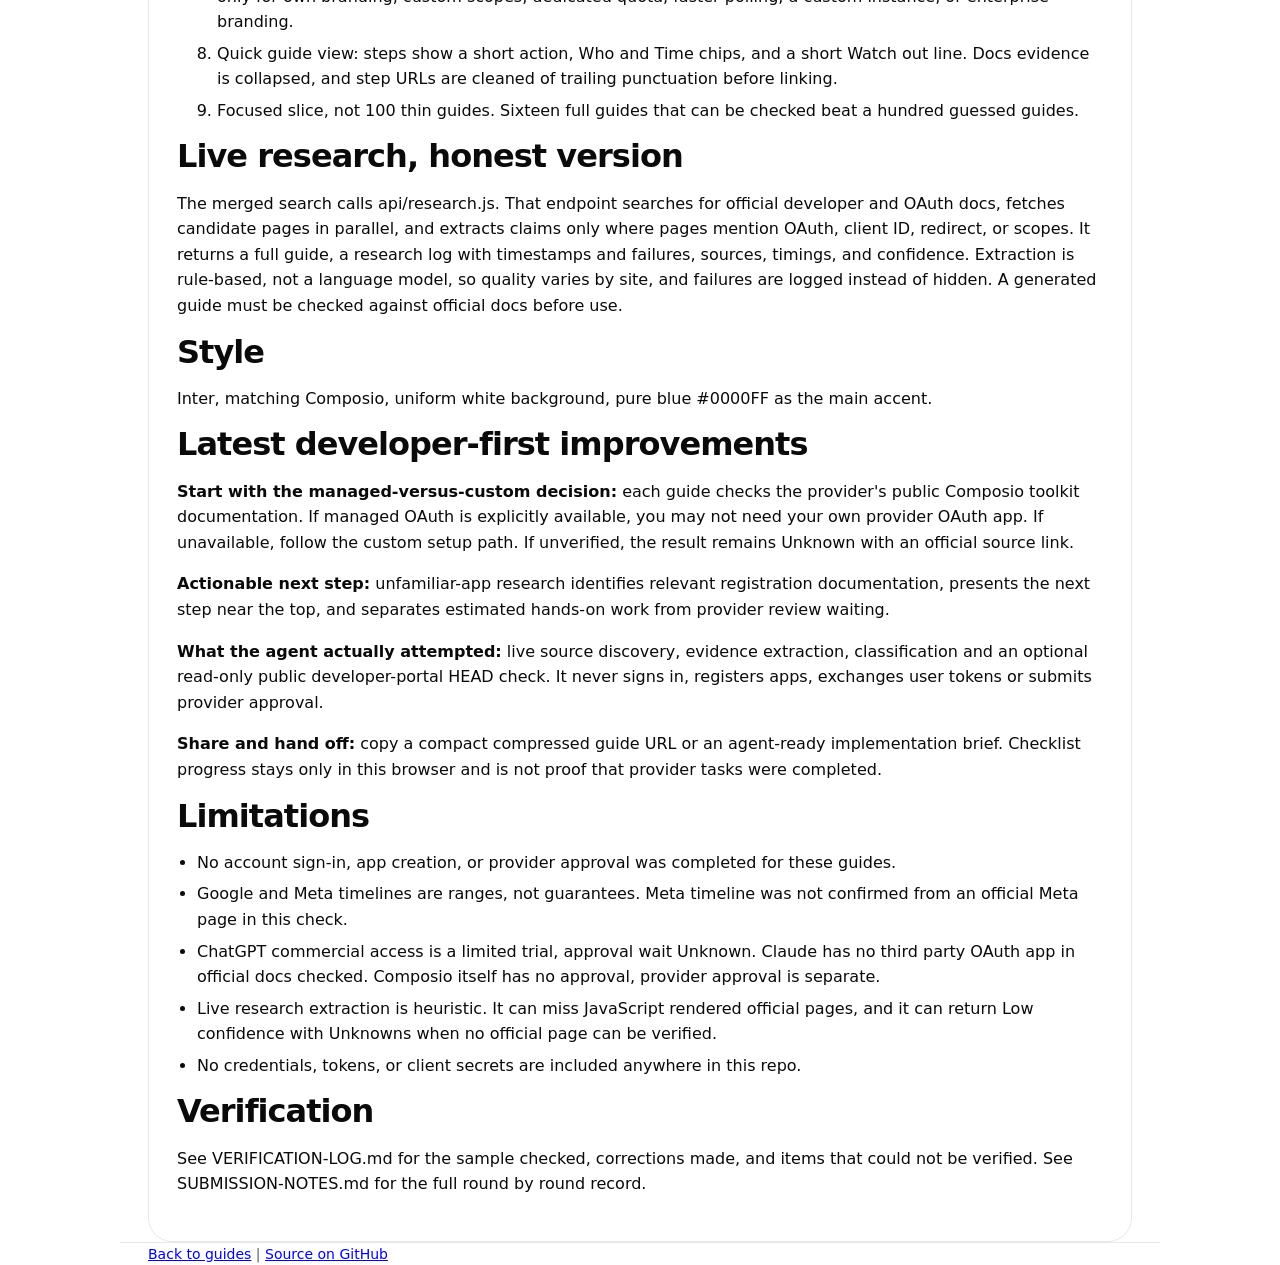
==== commit e51d9430: "Keep in-site README aligned with new managed OAuth and agent workflow" ====
--- a/readme.html
+++ b/readme.html
@@ -40,6 +40,11 @@
 <p>The merged search calls api/research.js. That endpoint searches for official developer and OAuth docs, fetches candidate pages in parallel, and extracts claims only where pages mention OAuth, client ID, redirect, or scopes. It returns a full guide, a research log with timestamps and failures, sources, timings, and confidence. Extraction is rule-based, not a language model, so quality varies by site, and failures are logged instead of hidden. A generated guide must be checked against official docs before use.</p>
 <h2>Style</h2>
 <p>Inter, matching Composio, uniform white background, pure blue #0000FF as the main accent.</p>
+<h2>Latest developer-first improvements</h2>
+<p><strong>Start with the managed-versus-custom decision:</strong> each guide checks the provider's public Composio toolkit documentation. If managed OAuth is explicitly available, you may not need your own provider OAuth app. If unavailable, follow the custom setup path. If unverified, the result remains Unknown with an official source link.</p>
+<p><strong>Actionable next step:</strong> unfamiliar-app research identifies relevant registration documentation, presents the next step near the top, and separates estimated hands-on work from provider review waiting.</p>
+<p><strong>What the agent actually attempted:</strong> live source discovery, evidence extraction, classification and an optional read-only public developer-portal HEAD check. It never signs in, registers apps, exchanges user tokens or submits provider approval.</p>
+<p><strong>Share and hand off:</strong> copy a compact compressed guide URL or an agent-ready implementation brief. Checklist progress stays only in this browser and is not proof that provider tasks were completed.</p>
 <h2>Limitations</h2>
 <ul>
 <li>No account sign-in, app creation, or provider approval was completed for these guides.</li>
--- a/style.css
+++ b/style.css
@@ -43,7 +43,7 @@
 .card h3{margin:0 0 10px;font-size:19px}
 .card .card-cta{color:var(--blue);font-weight:600;font-size:14px;margin:14px 0 0}
 .badge{display:inline-block;border:1px solid var(--line);border-radius:999px;padding:3px 10px;font-size:11px;font-family:ui-monospace,SFMono-Regular,Menlo,monospace;text-transform:uppercase;letter-spacing:.08em;margin-right:6px;background:var(--pale)}
-.badge.draft,.badge.generated{background:#eef0ff;border-color:#d6d9ff;color:#0000aa}
+.badge.draft,.badge.generated,.badge.partial{background:#eef0ff;border-color:#d6d9ff;color:#0000aa}
 .badge.category{background:#eef0ff;border-color:#c7ccff;color:#0000aa}
 .meta{color:var(--muted);font-size:14px}
 .detail{background:#fff;border:1px solid var(--line);border-radius:24px;padding:32px;margin-top:36px;box-shadow:0 12px 40px rgba(0,0,0,.06)}
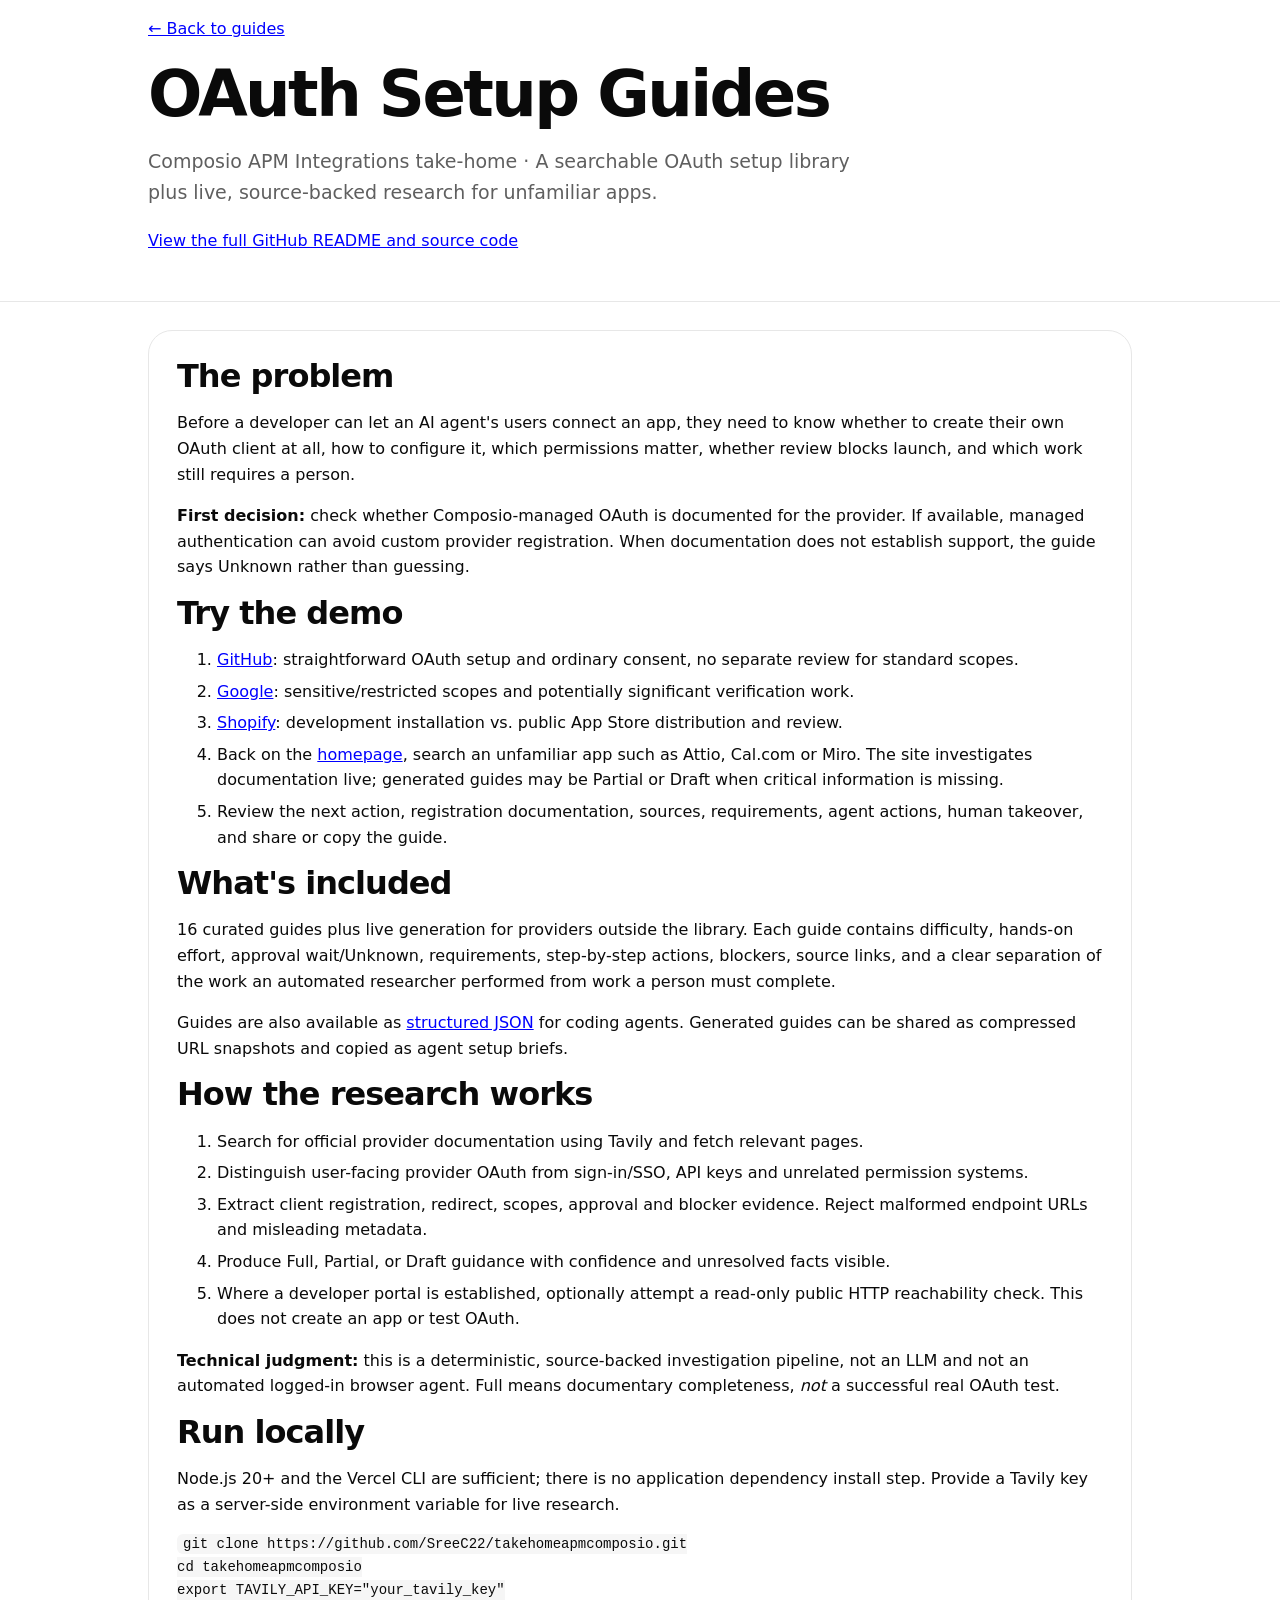
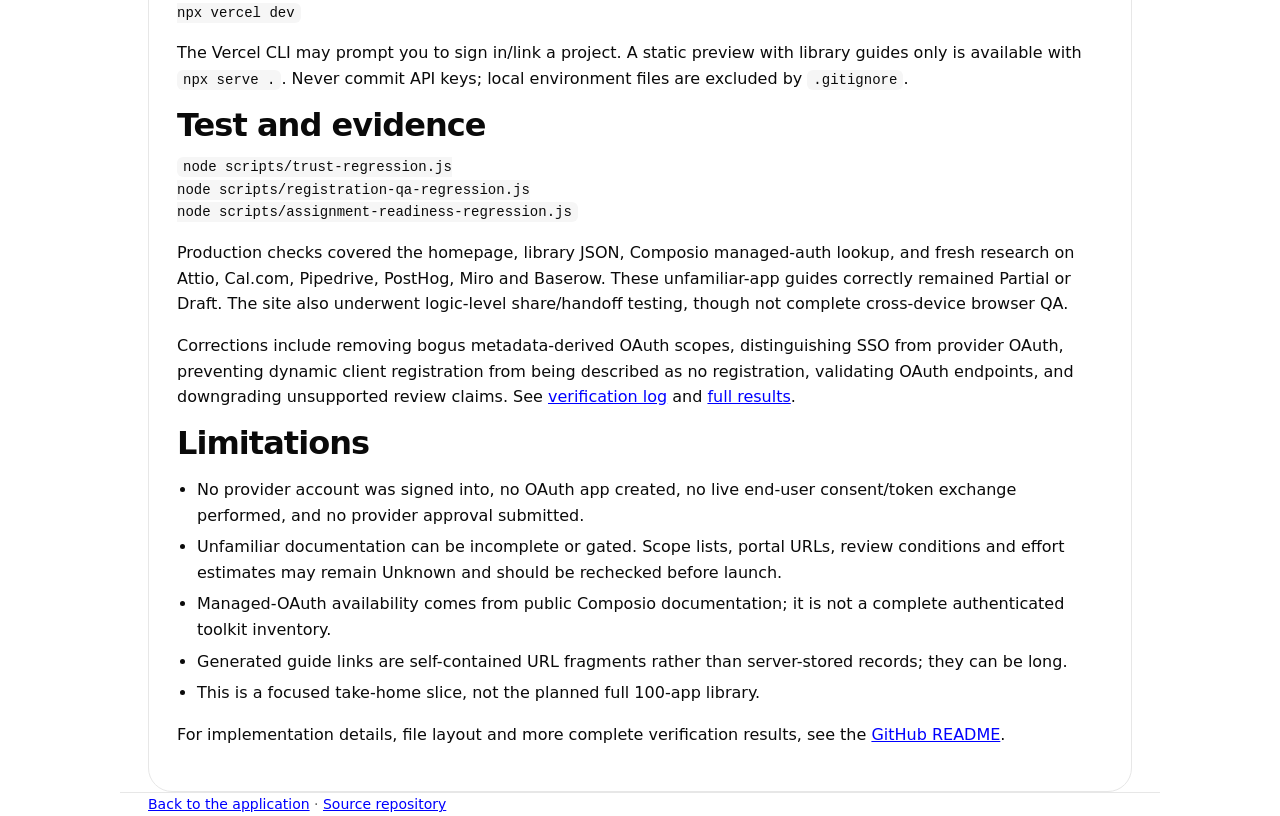
==== commit 3f2822ec: "Align in-site README with clear reviewer walkthrough, setup and honest limitations" ====
--- a/readme.html
+++ b/readme.html
@@ -3,60 +3,65 @@
 <head>
 <meta charset="utf-8">
 <meta name="viewport" content="width=device-width, initial-scale=1">
-<title>README - OAuth Setup Guides</title>
+<title>Project README — OAuth Setup Guides</title>
+<meta name="description" content="Composio APM integrations take-home: demo, decisions, setup, evidence, and limitations.">
 <link rel="stylesheet" href="style.css">
 </head>
 <body>
-<header class="top"><div class="wrap"><h1>OAuth Setup Guides - README</h1><p class="sub">Rendered README for the deployed site. Source on GitHub: <a href="https://github.com/SreeC22/takehomeapmcomposio">SreeC22/takehomeapmcomposio</a>. Live site guide library is on the home page.</p><p><a href="index.html">Back to guides</a></p></div></header>
+<header class="top"><div class="wrap">
+<p><a href="index.html">← Back to guides</a></p>
+<h1>OAuth Setup Guides</h1>
+<p class="sub">Composio APM Integrations take-home · A searchable OAuth setup library plus live, source-backed research for unfamiliar apps.</p>
+<p><a href="https://github.com/SreeC22/takehomeapmcomposio">View the full GitHub README and source code</a></p>
+</div></header>
 <main class="wrap">
 <section class="about">
-<h2>Live use</h2>
-<p>Open index.html for the library, or deploy this folder to Vercel. Search is one merged box: type an app name and press Get guide. Library guides open directly. Unfamiliar apps are researched live and generate a full guide, once. Live research uses the serverless endpoint in api/research.js, Tavily first when TAVILY_API_KEY is set in Vercel, with a 24 hour per instance cache and per instance rate limiting. No login and no secrets are needed to run it.</p>
-<h2>What is inside</h2>
-<ul>
-<li>index.html, style.css, app.js: searchable library, guide cards, guide detail view, quick guide view, live research, and shareable generated guides.</li>
-<li>api/research.js: serverless live research endpoint. It searches for official developer and OAuth docs, fetches candidate pages in parallel, extracts registration, redirect, scope, endpoint, and review claims, and returns a full guide plus a research log and timings.</li>
-<li>guides.json: full guide index, in the same schema used for human cards and agent JSON. It is minified, because a single upload argument cannot exceed about 128 KB.</li>
-<li>guides/&lt;id&gt;.json: one machine readable guide per platform.</li>
-<li>llms.txt: plain text index for agents and crawlers.</li>
-<li>VERIFICATION-LOG.md: what was checked, what was corrected, and what could not be verified.</li>
-<li>SUBMISSION-NOTES.md: paste-ready notes for the file upload submission.</li>
-</ul>
-<h2>Guides included</h2>
-<p>16 full guides, 0 summaries, checked against docs on 2026-10-31 as noted in each guide. Full means completeness, not verification. Verification is shown separately in each guide. Notion and Discord each have a single official source. Meta relies on third-party sources only: GitHub, Slack, Google, Meta, Microsoft, Notion, Salesforce, HubSpot, Shopify, Zoom, Discord, LinkedIn, Airtable, Claude, ChatGPT, and Composio. Claude is an API key guide, not an OAuth flow. ChatGPT is Sign in with ChatGPT, commercial access is a limited trial. Composio is an auth config, not a provider OAuth app. No guide claims High confidence, and no guide claims a sign-in, app creation, or provider approval was completed.</p>
-<h2>Key decisions</h2>
+<h2>The problem</h2>
+<p>Before a developer can let an AI agent's users connect an app, they need to know whether to create their own OAuth client at all, how to configure it, which permissions matter, whether review blocks launch, and which work still requires a person.</p>
+<p><strong>First decision:</strong> check whether Composio-managed OAuth is documented for the provider. If available, managed authentication can avoid custom provider registration. When documentation does not establish support, the guide says Unknown rather than guessing.</p>
+<h2>Try the demo</h2>
 <ol>
-<li>Same guide schema for every platform, so difficulty and time are comparable.</li>
-<li>Setup time is reported separately from approval wait time.</li>
-<li>Step by step guide, with a separate review timeline and a separate approval checklist.</li>
-<li>Human cards and agent JSON come from the same data.</li>
-<li>Live research returns a full guide with a research log, sources, timings, confidence, and a separate verificationStatus, not a static template and not a summary. If the research endpoint itself fails, the browser fallback is a draft, labeled draft and Unverified, not a full guide. Claims that cannot be verified from a fetched page are marked Unknown, not invented.</li>
-<li>Generated guides are shareable. Guide data is encoded in the share link and also saved in the browser, so a copied link survives refresh and sharing.</li>
-<li>Managed or custom is the first decision in every guide. Check Composio managed apps first, and go custom only for own branding, custom scopes, dedicated quota, faster polling, a custom instance, or enterprise branding.</li>
-<li>Quick guide view: steps show a short action, Who and Time chips, and a short Watch out line. Docs evidence is collapsed, and step URLs are cleaned of trailing punctuation before linking.</li>
-<li>Focused slice, not 100 thin guides. Sixteen full guides that can be checked beat a hundred guessed guides.</li>
+<li><a href="index.html#guide=github">GitHub</a>: straightforward OAuth setup and ordinary consent, no separate review for standard scopes.</li>
+<li><a href="index.html#guide=google">Google</a>: sensitive/restricted scopes and potentially significant verification work.</li>
+<li><a href="index.html#guide=shopify">Shopify</a>: development installation vs. public App Store distribution and review.</li>
+<li>Back on the <a href="index.html">homepage</a>, search an unfamiliar app such as Attio, Cal.com or Miro. The site investigates documentation live; generated guides may be Partial or Draft when critical information is missing.</li>
+<li>Review the next action, registration documentation, sources, requirements, agent actions, human takeover, and share or copy the guide.</li>
 </ol>
-<h2>Live research, honest version</h2>
-<p>The merged search calls api/research.js. That endpoint searches for official developer and OAuth docs, fetches candidate pages in parallel, and extracts claims only where pages mention OAuth, client ID, redirect, or scopes. It returns a full guide, a research log with timestamps and failures, sources, timings, and confidence. Extraction is rule-based, not a language model, so quality varies by site, and failures are logged instead of hidden. A generated guide must be checked against official docs before use.</p>
-<h2>Style</h2>
-<p>Inter, matching Composio, uniform white background, pure blue #0000FF as the main accent.</p>
-<h2>Latest developer-first improvements</h2>
-<p><strong>Start with the managed-versus-custom decision:</strong> each guide checks the provider's public Composio toolkit documentation. If managed OAuth is explicitly available, you may not need your own provider OAuth app. If unavailable, follow the custom setup path. If unverified, the result remains Unknown with an official source link.</p>
-<p><strong>Actionable next step:</strong> unfamiliar-app research identifies relevant registration documentation, presents the next step near the top, and separates estimated hands-on work from provider review waiting.</p>
-<p><strong>What the agent actually attempted:</strong> live source discovery, evidence extraction, classification and an optional read-only public developer-portal HEAD check. It never signs in, registers apps, exchanges user tokens or submits provider approval.</p>
-<p><strong>Share and hand off:</strong> copy a compact compressed guide URL or an agent-ready implementation brief. Checklist progress stays only in this browser and is not proof that provider tasks were completed.</p>
+<h2>What's included</h2>
+<p>16 curated guides plus live generation for providers outside the library. Each guide contains difficulty, hands-on effort, approval wait/Unknown, requirements, step-by-step actions, blockers, source links, and a clear separation of the work an automated researcher performed from work a person must complete.</p>
+<p>Guides are also available as <a href="guides.json">structured JSON</a> for coding agents. Generated guides can be shared as compressed URL snapshots and copied as agent setup briefs.</p>
+<h2>How the research works</h2>
+<ol>
+<li>Search for official provider documentation using Tavily and fetch relevant pages.</li>
+<li>Distinguish user-facing provider OAuth from sign-in/SSO, API keys and unrelated permission systems.</li>
+<li>Extract client registration, redirect, scopes, approval and blocker evidence. Reject malformed endpoint URLs and misleading metadata.</li>
+<li>Produce Full, Partial, or Draft guidance with confidence and unresolved facts visible.</li>
+<li>Where a developer portal is established, optionally attempt a read-only public HTTP reachability check. This does not create an app or test OAuth.</li>
+</ol>
+<p><strong>Technical judgment:</strong> this is a deterministic, source-backed investigation pipeline, not an LLM and not an automated logged-in browser agent. Full means documentary completeness, <em>not</em> a successful real OAuth test.</p>
+<h2>Run locally</h2>
+<p>Node.js 20+ and the Vercel CLI are sufficient; there is no application dependency install step. Provide a Tavily key as a server-side environment variable for live research.</p>
+<pre><code>git clone https://github.com/SreeC22/takehomeapmcomposio.git
+cd takehomeapmcomposio
+export TAVILY_API_KEY="your_tavily_key"
+npx vercel dev</code></pre>
+<p>The Vercel CLI may prompt you to sign in/link a project. A static preview with library guides only is available with <code>npx serve .</code>. Never commit API keys; local environment files are excluded by <code>.gitignore</code>.</p>
+<h2>Test and evidence</h2>
+<pre><code>node scripts/trust-regression.js
+node scripts/registration-qa-regression.js
+node scripts/assignment-readiness-regression.js</code></pre>
+<p>Production checks covered the homepage, library JSON, Composio managed-auth lookup, and fresh research on Attio, Cal.com, Pipedrive, PostHog, Miro and Baserow. These unfamiliar-app guides correctly remained Partial or Draft. The site also underwent logic-level share/handoff testing, though not complete cross-device browser QA.</p>
+<p>Corrections include removing bogus metadata-derived OAuth scopes, distinguishing SSO from provider OAuth, preventing dynamic client registration from being described as no registration, validating OAuth endpoints, and downgrading unsupported review claims. See <a href="https://github.com/SreeC22/takehomeapmcomposio/blob/main/VERIFICATION-LOG.md">verification log</a> and <a href="https://github.com/SreeC22/takehomeapmcomposio/blob/main/SUBMISSION-NOTES.md">full results</a>.</p>
 <h2>Limitations</h2>
 <ul>
-<li>No account sign-in, app creation, or provider approval was completed for these guides.</li>
-<li>Google and Meta timelines are ranges, not guarantees. Meta timeline was not confirmed from an official Meta page in this check.</li>
-<li>ChatGPT commercial access is a limited trial, approval wait Unknown. Claude has no third party OAuth app in official docs checked. Composio itself has no approval, provider approval is separate.</li>
-<li>Live research extraction is heuristic. It can miss JavaScript rendered official pages, and it can return Low confidence with Unknowns when no official page can be verified.</li>
-<li>No credentials, tokens, or client secrets are included anywhere in this repo.</li>
+<li>No provider account was signed into, no OAuth app created, no live end-user consent/token exchange performed, and no provider approval submitted.</li>
+<li>Unfamiliar documentation can be incomplete or gated. Scope lists, portal URLs, review conditions and effort estimates may remain Unknown and should be rechecked before launch.</li>
+<li>Managed-OAuth availability comes from public Composio documentation; it is not a complete authenticated toolkit inventory.</li>
+<li>Generated guide links are self-contained URL fragments rather than server-stored records; they can be long.</li>
+<li>This is a focused take-home slice, not the planned full 100-app library.</li>
 </ul>
-<h2>Verification</h2>
-<p>See VERIFICATION-LOG.md for the sample checked, corrections made, and items that could not be verified. See SUBMISSION-NOTES.md for the full round by round record.</p>
+<p>For implementation details, file layout and more complete verification results, see the <a href="https://github.com/SreeC22/takehomeapmcomposio/blob/main/README.md">GitHub README</a>.</p>
 </section>
 </main>
-<footer class="wrap small"><a href="index.html">Back to guides</a> | <a href="https://github.com/SreeC22/takehomeapmcomposio">Source on GitHub</a></footer>
-</body>
-</html>
+<footer class="wrap small"><a href="index.html">Back to the application</a> · <a href="https://github.com/SreeC22/takehomeapmcomposio">Source repository</a></footer>
+</body></html>
